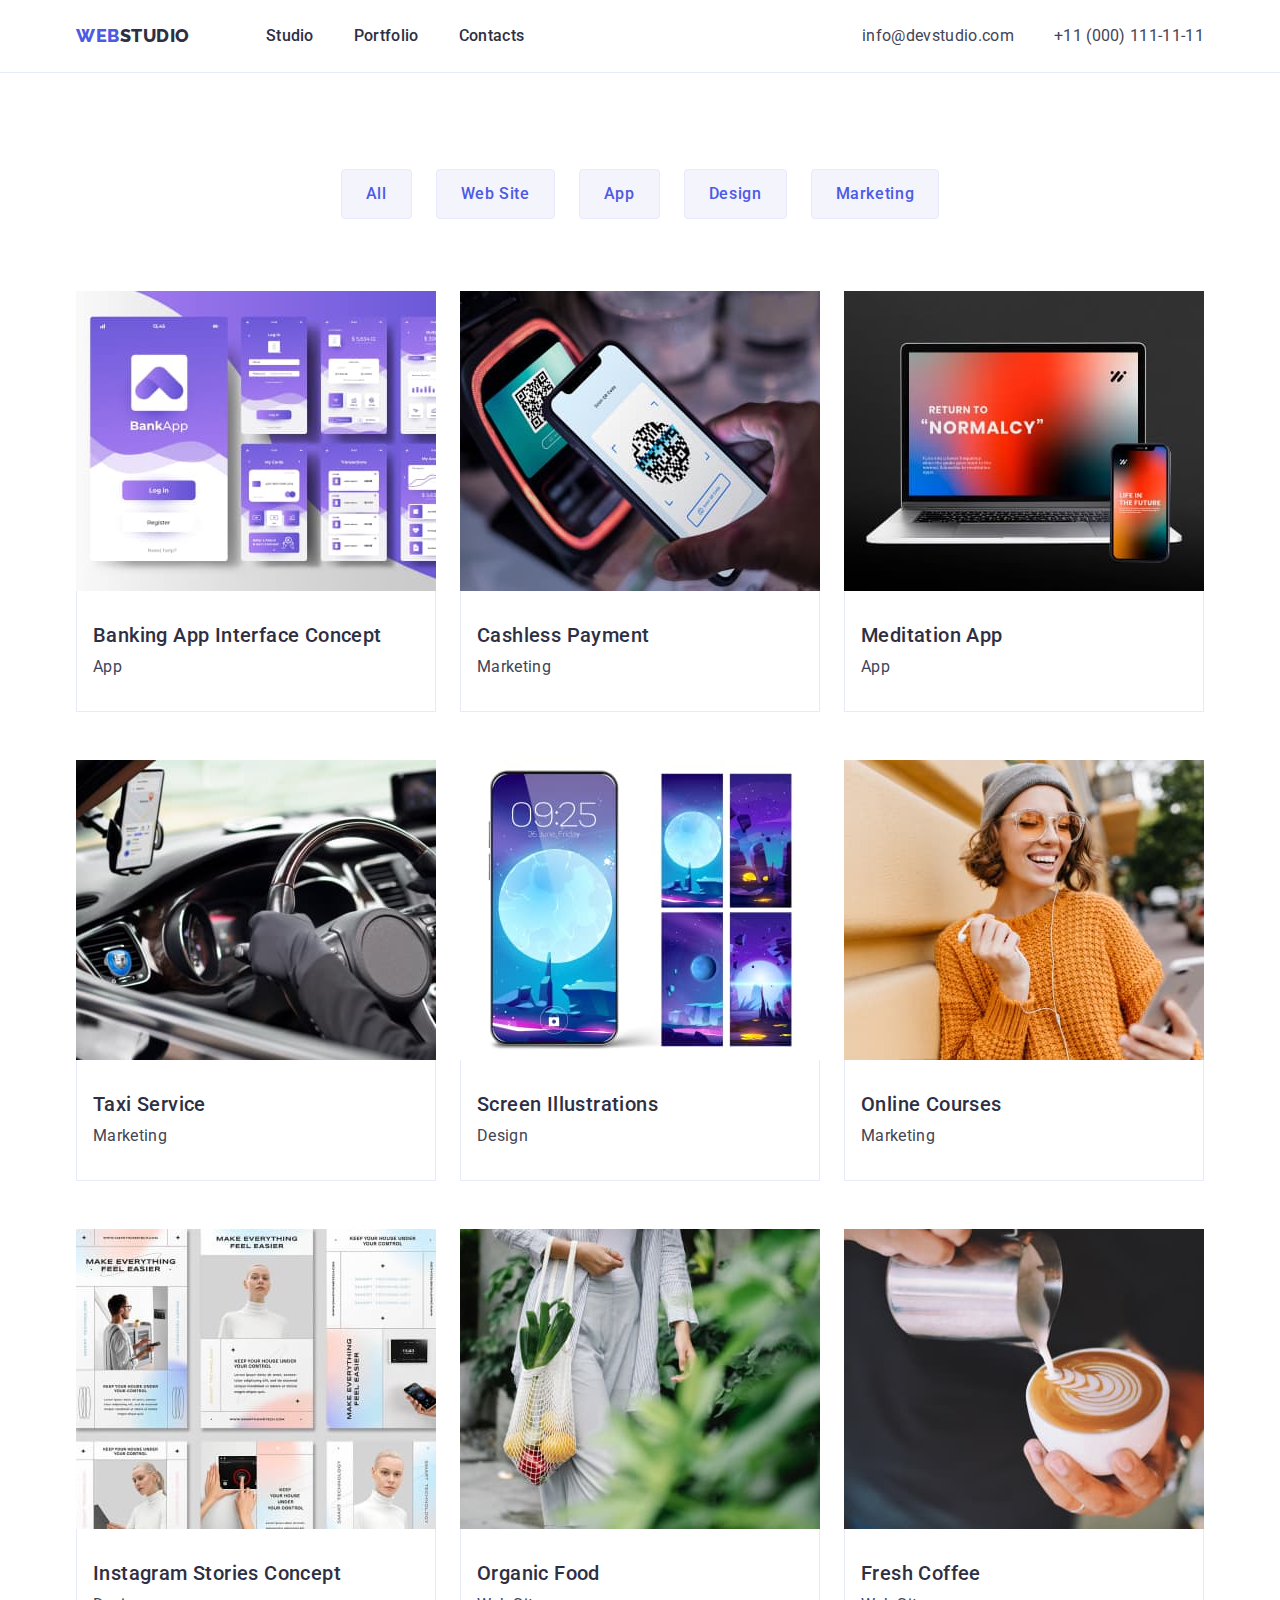
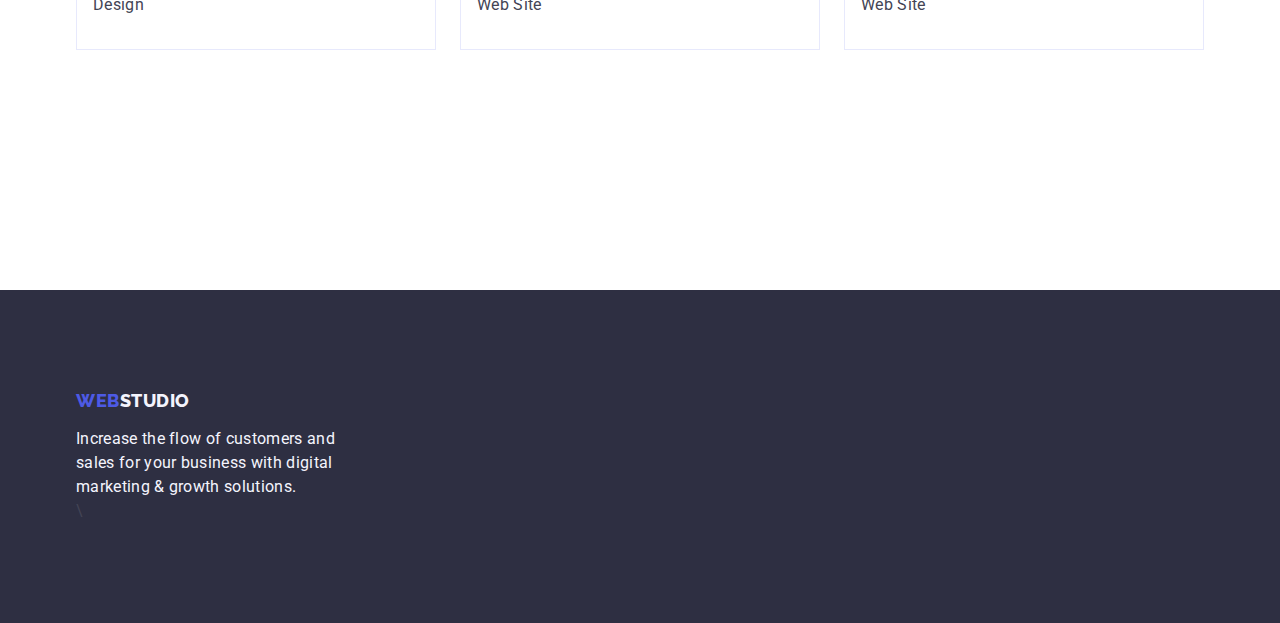
==== portfolio.html @ 3bb47369 "new" ====
<!DOCTYPE html>
<html lang="en">

<head>
    <meta charset="UTF-8">
    <meta http-equiv="X-UA-Compatible" content="IE=edge">
    <meta name="viewport" content="width=device-width, initial-scale=1.0">
    <title>WebStudio Portfolio</title>

    <link rel="stylesheet"
        href="https://cdnjs.cloudflare.com/ajax/libs/modern-normalize/1.1.0/modern-normalize.min.css">

    <link rel="preconnect" href="https://fonts.googleapis.com">
    <link rel="preconnect" href="https://fonts.gstatic.com" crossorigin>
    <link
        href="https://fonts.googleapis.com/css2?family=Raleway:wght@800&family=Roboto:wght@400;500;700;900&display=swap"
        rel="stylesheet">

    <link rel="stylesheet" href="./css/styles.css">
</head>

<body>

    <!--Header-->

    <header class="page-header">
        <div class="container header-container">
            <nav class="page-nav">
                <a href="./index.html" class="logo link">Web<span class="logo-part-dark">Studio</span></a>

                <ul class="menu list">
                    <li class="menu-item"><a class="menu-link link" href="./index.html">Studio</a></li>
                    <li class="menu-item"><a class="menu-link link" href="./portfolio.html">Portfolio</a></li>
                    <li class="menu-item"><a class="menu-link link" href="">Contacts</a></li>

                </ul>
            </nav>
            <address class="contact-ifo link">
                <ul class="contact-info-list list">
                    <li class="contact-item"><a class="contact-mail link"
                            href="mailto:info@devstudio.com">info@devstudio.com</a>
                    </li>
                    <li class="contact-item"><a class="contact-tel link" href="tel:+110001111111">+11 (000)
                            111-11-11</a>
                    </li>
                </ul>
            </address>
        </div>
    </header>
    <main>

        <section class="portfolio-cards-section">

            <div class="portfolio-container container">

                <h1 hidden>Our Projects</h1>

                <!--Filter Buttons-->

                <ul class="filter-button-list list">
                    <li class="button-list-item">
                        <button class="filter-button" type="button">All</button>
                    </li>
                    <li class="button-list-item">
                        <button class="filter-button" type="button">Web Site</button>
                    </li>
                    <li class="button-list-item">
                        <button class="filter-button" type="button">App</button>
                    </li>
                    <li class="button-list-item">
                        <button class="filter-button" type="button">Design</button>
                    </li>
                    <li class="button-list-item">
                        <button class="filter-button" type="button">Marketing</button>
                    </li>
                </ul>

                <!-- Cards Section -->


                <ul class="projects-card-list list">

                    <li class="project-card">
                        <a class="project-link link"><img src="./images/portfolio/banking-app-interface-concept.jpg"
                                alt="Screens of a banking application in purple and white colors." width="360"
                                height="300">
                            <div class="portfolio-card-content">
                                <h2 class="description-title portfolio-description-title">Banking App Interface
                                    Concept
                                </h2>
                                <p class="description-text portfolio-description-text">App</p>
                            </div>
                        </a>
                    </li>

                    <li class="project-card"> <a class="project-link link"><img
                                src="./images/portfolio/cashless-payment.jpg"
                                alt="Paying with a phone by holding it close to a terminal." width="360" height="300">
                            <div class="portfolio-card-content">
                                <h2 class="description-title portfolio-description-title">Cashless Payment</h2>
                                <p class="description-text portfolio-description-text">Marketing</p>
                            </div>
                        </a>
                    </li>
                    <li class="project-card"> <a class="project-link link"><img
                                src="./images/portfolio/meditation-app.jpg"
                                alt="A phone and leptop with a text on green background. Return to normalcy. Life in the future."
                                width="360" height="300">
                            <div class="portfolio-card-content">
                                <h2 class="description-title portfolio-description-title">Meditation App</h2>
                                <p class="description-text portfolio-description-text">App</p>
                            </div>
                        </a>
                    </li>
                    <li class="project-card"> <a class="project-link link"><img
                                src="./images/portfolio/taxi-service.jpg"
                                alt="A car salon. Hands on the steering wheel." width="360" height="300">
                            <div class="portfolio-card-content">
                                <h2 class="description-title portfolio-description-title">Taxi Service</h2>
                                <p class="description-text portfolio-description-text">Marketing</p>
                            </div>
                        </a>
                    </li>
                    <li class="project-card"> <a class="project-link link"><img
                                src="./images/portfolio/screen-illustration.jpg"
                                alt="Wallpaper illustrations for a phone picturing the moon upon a deserted planet."
                                width="360" height="300">
                            <div class="portfolio-card-content">
                                <h2 class="description-title portfolio-description-title">Screen Illustrations</h2>
                                <p class="description-text portfolio-description-text">Design</p>
                            </div>
                        </a>
                    </li>
                    <li class="project-card"> <a class="project-link link"><img
                                src="./images/portfolio/online-courses.jpg"
                                alt="A smiling girl wearing headphones and sunglasses." width="360" height="300">
                            <div class="portfolio-card-content">
                                <h2 class="description-title portfolio-description-title">Online Courses</h2>
                                <p class="description-text portfolio-description-text">Marketing</p>
                            </div>
                        </a>
                    </li>
                    <li class="project-card"> <a class="project-link link"><img
                                src="./images/portfolio/instagram-story-concept.jpg"
                                alt="Instagram posts with pictures of people in white." width="360" height="300">
                            <div class="portfolio-card-content">
                                <h2 class="description-title portfolio-description-title">Instagram Stories Concept
                                </h2>
                                <p class="description-text portfolio-description-text">Design</p>
                            </div>
                        </a>
                    </li>
                    <li class="project-card"><a class="project-link link"><img src="./images/portfolio/organic-food.jpg"
                                alt="A woman carring a groceries bag." width="360" height="300">
                            <div class="portfolio-card-content">
                                <h2 class="description-title portfolio-description-title">Organic Food</h2>
                                <p class="description-text portfolio-description-text">Web Site</p>
                            </div>
                        </a>
                    </li>
                    <li class="project-card"><a class="project-link link"><img src="./images/portfolio/fresh-coffee.jpg"
                                alt="A cup of coffee with foam." width="360" height="300">
                            <div class="portfolio-card-content">
                                <h2 class="description-title portfolio-description-title">Fresh Coffee</h2>
                                <p class="description-text portfolio-description-text">Web Site</p>
                            </div>
                        </a>
                    </li>
                </ul>


            </div>
        </section>
    </main>

    <!-- Footer -->

    <footer class="page-footer">
        <div class="footer-container container">

            <a class="link footer-link" href="./index.html">Web<span class="logo-part-light">Studio</span></a>

            <p class="footer-text">Increase the flow of customers and sales for your
                business with digital marketing & growth solutions.</p>\
        </div>
    </footer>
</body>

</html>
---- css/styles.css ----
/* Studio Page */

:root {
  --logo-brand-color: #4d5ae5;
  --pressed-state-color: #404bbf;
  --body-brand-color: #2e2f42;
  --success-messages-color: #31d0aa;
  --body-text-color: #434455;
  --helper-text-color: #8e8f99;
  --subtle-background-color: #e7e9fc;
  --light-mode-background-color: #f4f4fd;
  --overlay-color: #2e2f42;
  --hero-color: #2e2f42;
  --page-background-color: #ffffff;
  --modal-background-color: #fcfcfc;
}
body {
  font-family: "Roboto", sans-serif;
  color: var(--body-text-color);
  font-weight: 400;
  font-size: 16px;
  line-height: 1.5;
  letter-spacing: 0.02em;
  background-color: var(--page-background-color);
}

h1,
h2,
h3,
h4,
p {
  margin-top: 0;
  margin-bottom: 0;
}

ul,
ol {
  margin-top: 0;
  margin-bottom: 0;
  padding-left: 0;
}

img {
  display: block;
}

button {
  /* font-family: inherit; */
}

button:hover,
button:focus {
  background-color: var(--pressed-state-color);
}

.list {
  list-style: none;
}

.container {
  width: 1158px;
  margin-left: auto;
  margin-right: auto;
  padding-right: 15px;
  padding-left: 15px;
}

/* ---------------Page Header------------------ */

.page-header {
  display: flex;
  align-items: center;
  border-bottom-style: solid;
  border-bottom-width: 1px;
  border-bottom-color: var(--subtle-background-color);
}

.header-container {
  display: flex;
  align-items: center;
  justify-content: space-between;
  padding-top: 24px;
  padding-bottom: 24px;
  width: 1158px;
  padding: 0 15px;
}

.page-nav {
  display: flex;
  align-items: center;
  /* column-gap: 76px; */
}
.menu {
  display: flex;
  gap: 40px;
}

.logo {
  font-family: "Raleway", sans-serif;
  font-weight: 800;
  font-size: 18px;
  line-height: 1.17;
  letter-spacing: 0.03em;
  text-transform: uppercase;
  color: var(--logo-brand-color);
  margin-right: 76px;
}

.logo-part-dark {
  color: var(--body-brand-color);
}
.logo-part-light {
  color: var(--light-mode-background-color);
  display: inline-block;
}

.link {
  text-decoration: none;
  font-style: normal;
}

.link:hover,
.link:focus {
  color: var(--pressed-state-color);
}

.menu-link {
  font-weight: 500;
  color: var(--hero-color);
  padding-top: 24px;
  padding-bottom: 24px;
}

.menu-item {
  padding-top: 24px;
  padding-bottom: 24px;
}

.contact-info {
  font-style: normal;
}

.contact-info-list {
  display: flex;
  gap: 40px;
}

.contact-mail,
.contact-tel {
  color: var(--body-text-color);
  font-weight: 400;
}

.contact-item {
  font-style: normal;
  font-weight: 400;
  color: var(--body-text-color);
}

/* ----------------Hero Section---------------- */

.hero-container {
  display: flex;
  text-align: center;
  align-items: center;
  flex-direction: column;
  gap: 48px;
}

.hero {
  background-color: var(--hero-color);
  padding: 188px 0;
}
.page-main-title {
  font-weight: 700;
  font-size: 56px;
  line-height: 1.07;
  letter-spacing: 0.02em;
  max-width: 496px;
  height: 120px;
  text-align: center;
  color: var(--page-background-color);
}
.order-button {
  background-color: var(--logo-brand-color);
  font-weight: 500;
  font-size: 16px;
  line-height: 1.5;
  letter-spacing: 0.04em;
  cursor: pointer;
  color: var(--page-background-color);
  padding: 16px 32px;
  min-width: 169px;
  height: 56px;
  border: none;
  border-radius: 4px;
}

.section-title {
  font-weight: 700;
  font-size: 36px;
  line-height: 1.11;
  letter-spacing: 0.02em;
  text-align: center;
  text-transform: capitalize;
  color: var(--hero-color);
  margin-bottom: 72px;
}

.description-title {
  font-weight: 500;
  font-size: 20px;
  line-height: 1.2;
  letter-spacing: 0.02em;
  color: var(--hero-color);
  text-align: center;
  margin-bottom: 8px;
}

/* ---------Our Advantages Section--------- */

/* .section {
  padding-top: 120px;
  padding-bottom: 120px; */
/* } */

.services-section-title {
  margin-bottom: 72px;
}

.our-advantages-section {
  padding-top: 120px;
}
.our-advantages-list {
  display: flex;
  gap: 24px;
  flex-basis: calc(100% - 48px / 3);
}

.our-services-list {
  display: flex;
  gap: 24px;
}

.advantages-list-item {
  width: calc((100%-72px) / 4);
}

.advantages-title {
  text-align: left;
}

/* ---------Our Services Section--------- */

.our-services-list {
  display: flex;
  gap: 24px;
  flex-basis: calc(100% - 48px / 3);
}

.our-services-list-item {
  width: calc(100% - 48px / 3);
}
/* --------------Our Team Section------------ */

.our-services-section {
  margin-top: 120px;
}

.our-team-section {
  background-color: var(--light-mode-background-color);
  margin-top: 120px;
  padding-top: 120px;
  padding-bottom: 120px;
}

.ourteam-section-title {
  margin-bottom: 72px;
}
.our-team-list {
  display: flex;
  gap: 24px;
  /* flex-basis: calc(100% - 48px / 3); */
}

.our-team-list-item {
  width: calc(100% - 72px / 4);
}

.card-text {
  text-align: center;
}

.employees-list-img {
}

.our-team-list-content {
  padding-top: 32px;
  padding-bottom: 32px;
  padding-left: 16px;
  padding-right: 16px;
}

.team-list-title {
}

.our-team-list-item {
  border-radius: 0px 0px 4px 4px;
}

.card {
  background-color: var(--page-background-color);
}

/* ---------------Footer--------------- */

.footer-container {
  column-gap: 12px;
}

.page-footer {
  background-color: var(--hero-color);
  padding: 100px 0;
}

.footer-text {
  color: var(--light-mode-background-color);
  width: 264px;
}

.footer-link {
  display: inline-block;
  margin-bottom: 16px;
  font-family: "Raleway", sans-serif;
  font-weight: 800;
  font-size: 18px;
  line-height: 1.17;
  letter-spacing: 0.03em;
  color: var(--logo-brand-color);
  text-transform: uppercase;
}

/*---------------- Portfolio Page-------------- */

/* --------Buttons------ */

.portfolio-cards-section {
  padding: 96px 0 120px;
}

.filter-button-list {
  display: flex;
  justify-content: center;
  margin-bottom: 72px;
  gap: 24px;
}

.filter-button:hover,
.filter-button:focus {
  cursor: pointer;
  color: var(--page-background-color);
  border: 1px solid transparent;
}

.filter-button {
  font-weight: 500;
  font-size: 16px;
  line-height: 1.5;
  letter-spacing: 0.04em;
  color: var(--logo-brand-color);
  background-color: var(--light-mode-background-color);
  padding: 12px 24px;
  border: 1px solid var(--subtle-background-color);
  border-radius: 4px;
  min-width: 69px;
}

/* ------Cards Section----- */

.projects-card-list {
  display: flex;
  flex-wrap: wrap;
  flex-basis: calc(100% / 9 - 24px);
  padding-bottom: 120px;
  column-gap: 24px;
  row-gap: 48px;
}

.project-card {
  flex-basis: calc((100% - 48px) / 3);
}

.portfolio-card-content {
  border: 1px solid var(--subtle-background-color);
  border-top: none;
  padding: 32px 16px;
}
.portfolio-description-title {
  text-align: left;
}

.portfolio-description-text {
  text-align: left;
  margin-top: 8px;
}
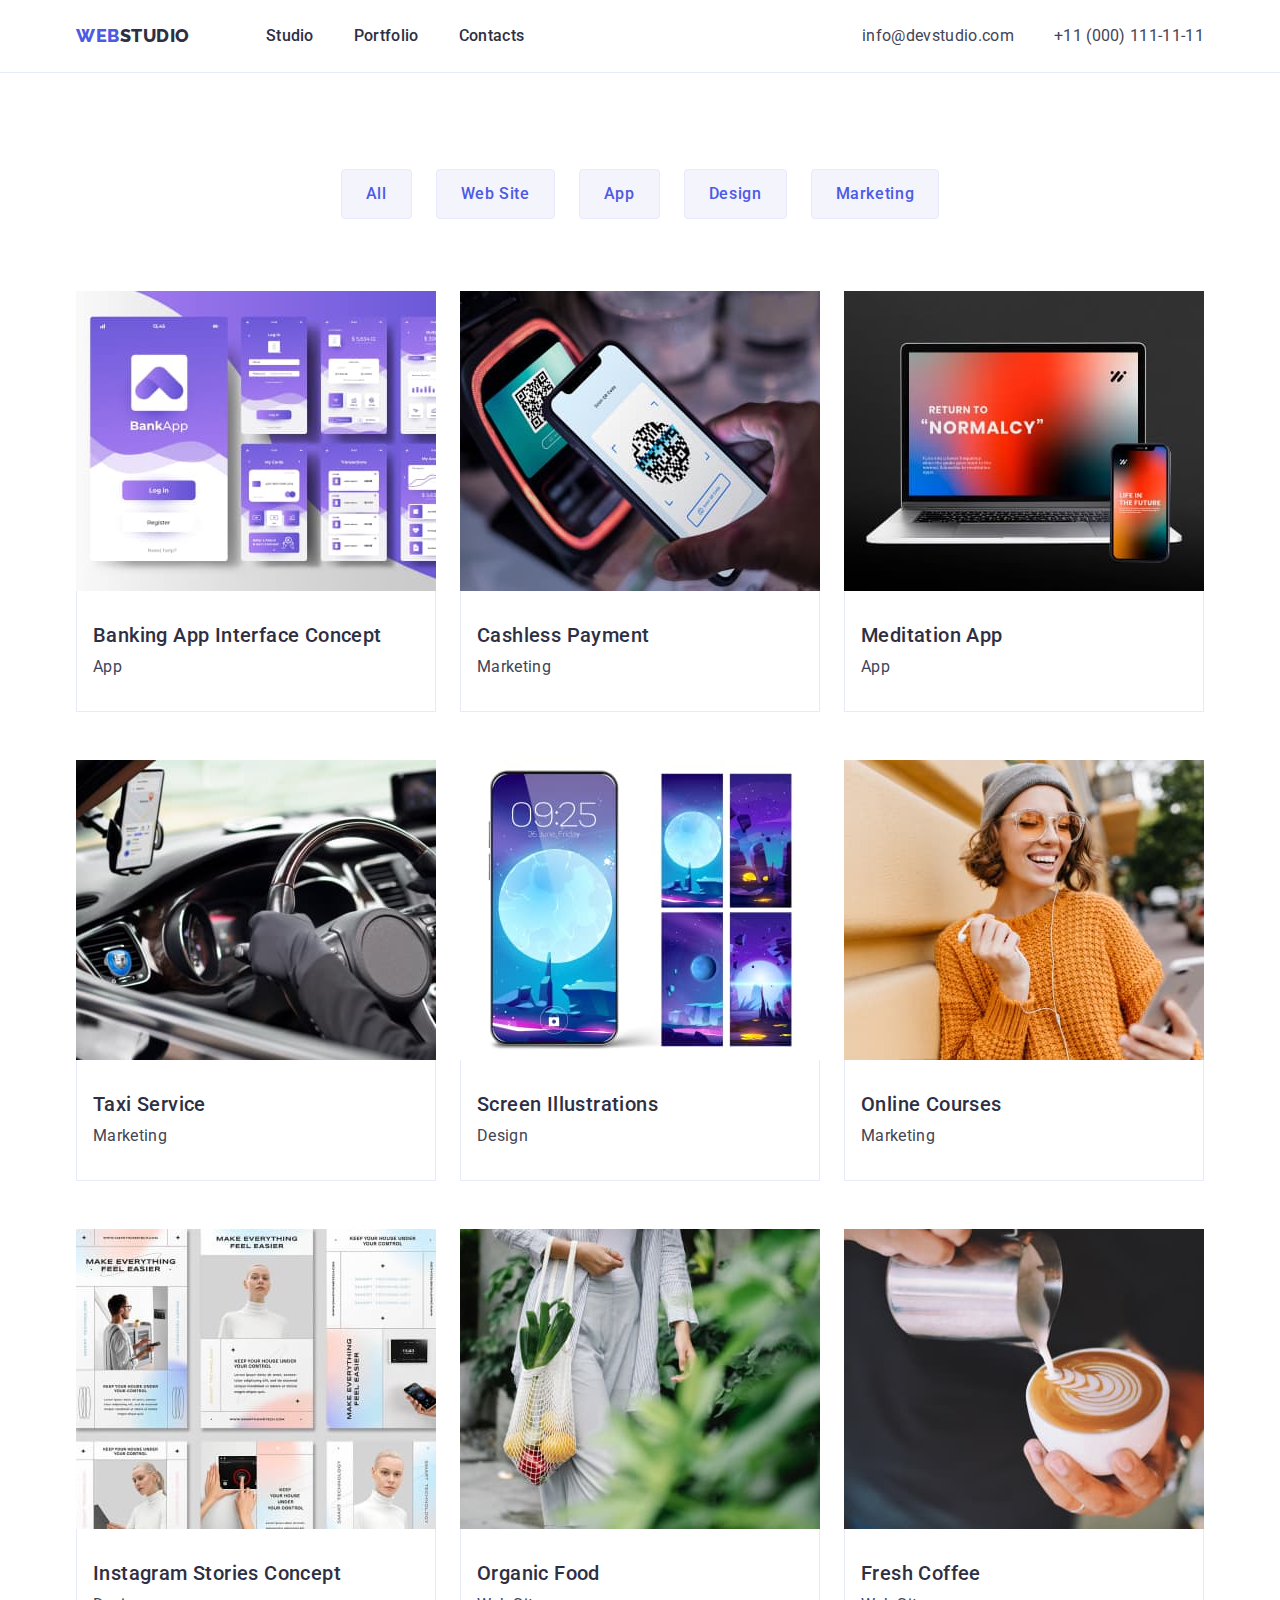
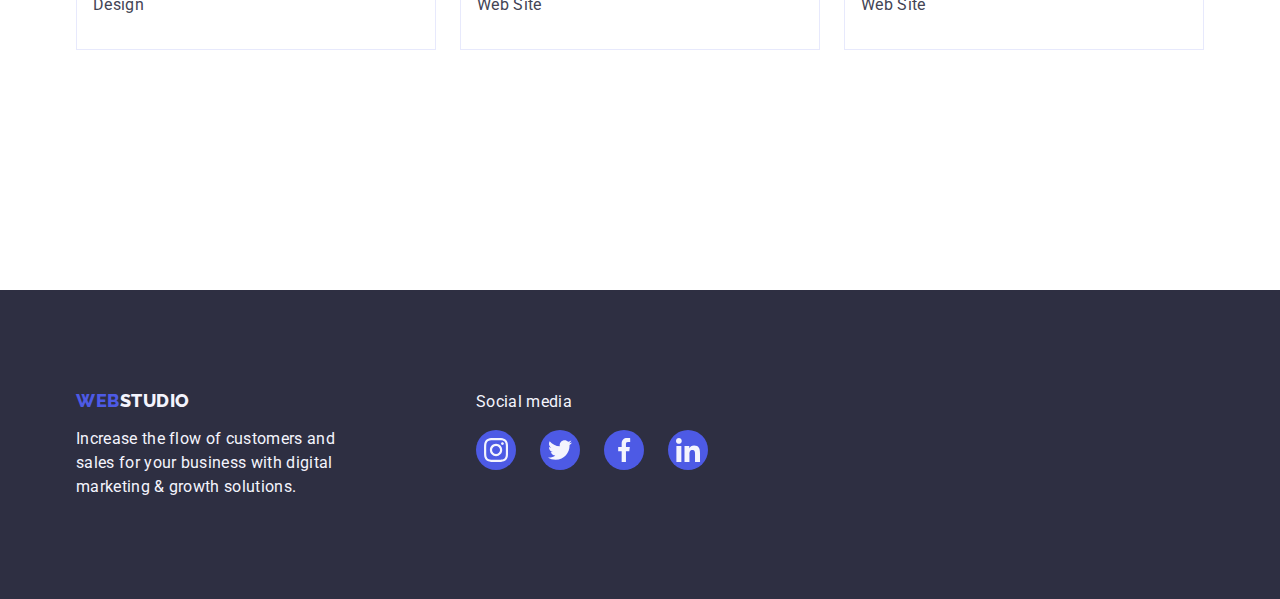
==== commit 8f34506d: "homework" ====
--- a/portfolio.html
+++ b/portfolio.html
@@ -178,10 +178,58 @@
     <footer class="page-footer">
         <div class="footer-container container">
 
-            <a class="link footer-link" href="./index.html">Web<span class="logo-part-light">Studio</span></a>
-
-            <p class="footer-text">Increase the flow of customers and sales for your
-                business with digital marketing & growth solutions.</p>\
+            <div class="footer-info">
+                <a class="link footer-link" href="./index.html">Web<span class="logo-part-light">Studio</span></a>
+
+                <p class="footer-text">Increase the flow of customers and sales for your
+                    business with digital marketing & growth solutions.</p>
+            </div>
+
+            <div class="cocial-media-footer">
+
+                <p class="footer-text social-media-text">Social media</p>
+
+                <ul class="social-list list">
+
+                    <li class="social-list-item">
+
+                        <a href="" class="social-list-link">
+
+                            <svg class="social-list-icon" aria-label="instagram icon" width="24" height="24">
+                                <use href="./images/sprite.svg#icon-instagram"></use>
+                            </svg>
+                        </a>
+                    </li>
+
+                    <li class="social-list-item">
+
+                        <a href="" class="social-list-link">
+                            <svg class="social-list-icon" aria-label="twitter icon" width="24" height="24">
+                                <use href="./images/sprite.svg#icon-twitter"></use>
+                            </svg>
+                        </a>
+
+                    </li>
+
+                    <li class="social-list-item">
+                        <a href="" class="social-list-link">
+                            <svg class="social-list-icon" aria-label="facebook icon" width="24" height="24">
+                                <use href="./images/sprite.svg#icon-facebook"></use>
+                            </svg>
+                        </a>
+                    </li>
+
+                    <li class="social-list-item">
+                        <a href="" class="social-list-link">
+
+                            <svg class="social-list-icon" aria-label="linkedin icon" width="24" height="24">
+                                <use href="./images/sprite.svg#icon-linkedin"></use>
+                            </svg>
+
+                        </a>
+                    </li>
+                </ul>
+            </div>
         </div>
     </footer>
 </body>
--- a/css/styles.css
+++ b/css/styles.css
@@ -165,11 +165,18 @@
   align-items: center;
   flex-direction: column;
   gap: 48px;
+  background-image: linear-gradient(
+      rgba(46, 47, 66, 0.7),
+      rgba(46, 47, 66, 0.7)
+    ),
+    url(../images/hero/bg.jpg);
+  background-size: cover;
+  height: auto;
 }
 
 .hero {
   background-color: var(--hero-color);
-  padding: 188px 0;
+  /* padding: 188px 0; */
 }
 .page-main-title {
   font-weight: 700;
@@ -180,6 +187,7 @@
   height: 120px;
   text-align: center;
   color: var(--page-background-color);
+  margin-top: 188px;
 }
 .order-button {
   background-color: var(--logo-brand-color);
@@ -194,8 +202,14 @@
   height: 56px;
   border: none;
   border-radius: 4px;
-}
-
+  margin-bottom: 188px;
+  box-shadow: 0px 4px 4px rgba(0, 0, 0, 0.15);
+}
+
+.order-button:hover,
+.order-button:focus {
+  box-shadow: 0px 4px 4px rgba(0, 0, 0, 0.15);
+}
 .section-title {
   font-weight: 700;
   font-size: 36px;
@@ -219,11 +233,25 @@
 
 /* ---------Our Advantages Section--------- */
 
-/* .section {
-  padding-top: 120px;
-  padding-bottom: 120px; */
-/* } */
-
+.advantages-img-list {
+  display: flex;
+  justify-content: center;
+  gap: 24px;
+  margin-bottom: 8px;
+}
+
+.advantages-img-list-item {
+  display: flex;
+  justify-content: center;
+  width: 264px;
+  height: 112px;
+  background-color: var(--light-mode-background-color);
+  border-radius: 4px;
+}
+
+.advantages-img-icon {
+  margin: 24px 100px;
+}
 .services-section-title {
   margin-bottom: 72px;
 }
@@ -280,11 +308,12 @@
 .our-team-list {
   display: flex;
   gap: 24px;
-  /* flex-basis: calc(100% - 48px / 3); */
 }
 
 .our-team-list-item {
   width: calc(100% - 72px / 4);
+  box-shadow: 0px 1px 6px rgba(46, 47, 66, 0.08),
+    0px 1px 1px rgba(46, 47, 66, 0.16), 0px 2px 1px rgba(46, 47, 66, 0.08);
 }
 
 .card-text {
@@ -312,10 +341,54 @@
   background-color: var(--page-background-color);
 }
 
+/* Customers Section */
+
+.customers-section {
+  margin: 120px 0;
+}
+
+.customers-section-title {
+  margin-bottom: 72px;
+}
+
+.customers-list-icon {
+  margin: 16px 32px;
+  fill: var(--helper-text-color);
+}
+
+.customers-list-icon:hover {
+  fill: var(--pressed-state-color);
+}
+
+.customers-list {
+  display: flex;
+  justify-content: center;
+  gap: 24px;
+}
+
+.customers-list-link {
+  display: flex;
+}
+.customers-list-item {
+  display: flex;
+  justify-content: center;
+  width: 168px;
+  height: 88px;
+  border-radius: 4px;
+  border: 1px solid var(--helper-text-color);
+}
+
+.customers-list-item:hover,
+.customers-list-item:focus {
+  border-color: var(--pressed-state-color);
+}
+
 /* ---------------Footer--------------- */
 
 .footer-container {
   column-gap: 12px;
+  display: flex;
+  gap: 120px;
 }
 
 .page-footer {
@@ -338,6 +411,14 @@
   letter-spacing: 0.03em;
   color: var(--logo-brand-color);
   text-transform: uppercase;
+}
+
+.social-media-footer {
+}
+
+.social-media-text {
+  margin-bottom: 16px;
+  padding-left: 16px;
 }
 
 /*---------------- Portfolio Page-------------- */
@@ -403,3 +484,31 @@
   text-align: left;
   margin-top: 8px;
 }
+
+/* Social Media Icons */
+
+.social-list {
+  display: flex;
+  justify-content: center;
+  gap: 24px;
+  margin-top: 8px;
+}
+
+.social-list-icon {
+  fill: var(--light-mode-background-color);
+}
+
+.social-list-link {
+  display: flex;
+  justify-content: center;
+  width: 40px;
+  height: 40px;
+  border-radius: 50%;
+  background-color: var(--logo-brand-color);
+  align-items: center;
+}
+
+.social-list-link:hover,
+.social-list-link:focus {
+  background-color: var(--success-messages-color);
+}
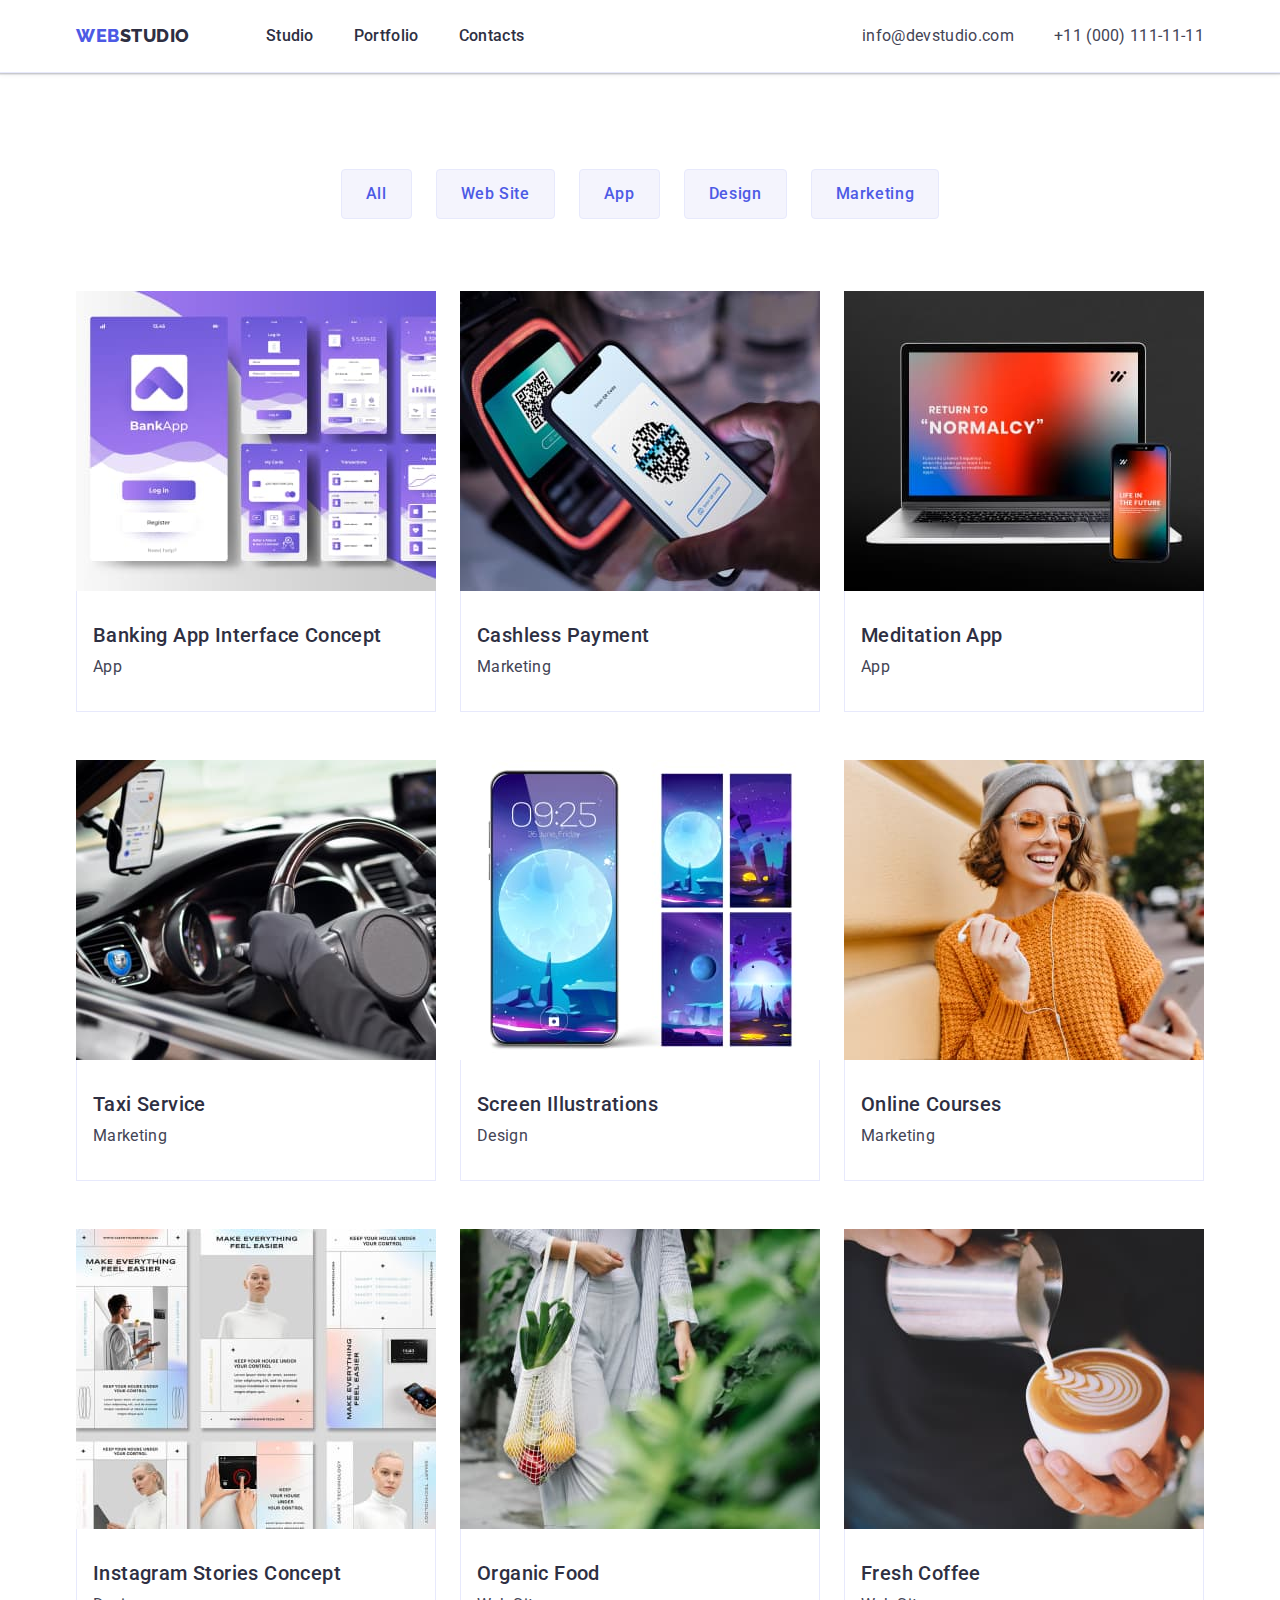
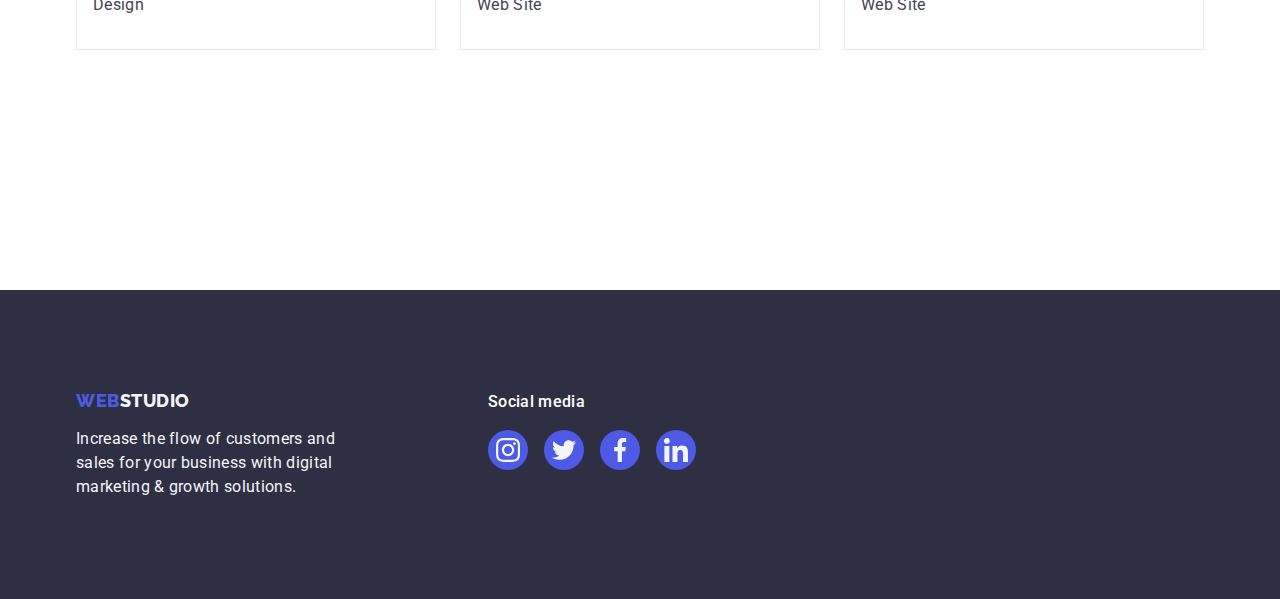
==== commit cd1f92e5: "update" ====
--- a/portfolio.html
+++ b/portfolio.html
@@ -189,41 +189,41 @@
 
                 <p class="footer-text social-media-text">Social media</p>
 
-                <ul class="social-list list">
-
-                    <li class="social-list-item">
-
-                        <a href="" class="social-list-link">
+                <ul class="social-list-footer list">
+
+                    <li class="social-list-item">
+
+                        <a href="" class="footer-list-link">
 
                             <svg class="social-list-icon" aria-label="instagram icon" width="24" height="24">
-                                <use href="./images/sprite.svg#icon-instagram"></use>
-                            </svg>
-                        </a>
-                    </li>
-
-                    <li class="social-list-item">
-
-                        <a href="" class="social-list-link">
+                                <use href="./images/icons.svg#icon-instagram"></use>
+                            </svg>
+                        </a>
+                    </li>
+
+                    <li class="social-list-item">
+
+                        <a href="" class="footer-list-link">
                             <svg class="social-list-icon" aria-label="twitter icon" width="24" height="24">
-                                <use href="./images/sprite.svg#icon-twitter"></use>
-                            </svg>
-                        </a>
-
-                    </li>
-
-                    <li class="social-list-item">
-                        <a href="" class="social-list-link">
+                                <use href="./images/icons.svg#icon-twitter"></use>
+                            </svg>
+                        </a>
+
+                    </li>
+
+                    <li class="social-list-item">
+                        <a href="" class="footer-list-link">
                             <svg class="social-list-icon" aria-label="facebook icon" width="24" height="24">
-                                <use href="./images/sprite.svg#icon-facebook"></use>
-                            </svg>
-                        </a>
-                    </li>
-
-                    <li class="social-list-item">
-                        <a href="" class="social-list-link">
+                                <use href="./images/icons.svg#icon-facebook"></use>
+                            </svg>
+                        </a>
+                    </li>
+
+                    <li class="social-list-item">
+                        <a href="" class="footer-list-link">
 
                             <svg class="social-list-icon" aria-label="linkedin icon" width="24" height="24">
-                                <use href="./images/sprite.svg#icon-linkedin"></use>
+                                <use href="./images/icons.svg#icon-linkedin"></use>
                             </svg>
 
                         </a>
--- a/css/styles.css
+++ b/css/styles.css
@@ -73,6 +73,8 @@
   border-bottom-style: solid;
   border-bottom-width: 1px;
   border-bottom-color: var(--subtle-background-color);
+  box-shadow: 0px 2px 1px rgba(46, 47, 66, 0.08),
+    0px 1px 1px rgba(46, 47, 66, 0.16), 0px 1px 6px rgba(46, 47, 66, 0.08);
 }
 
 .header-container {
@@ -165,19 +167,30 @@
   align-items: center;
   flex-direction: column;
   gap: 48px;
+  /* background-image: linear-gradient(
+      rgba(46, 47, 66, 0.7),
+      rgba(46, 47, 66, 0.7)
+    ),
+    url(../images/hero/bg.jpg);
+  background-size: cover;
+  height: auto; */
+}
+
+.hero {
+  margin-left: auto;
+  margin-right: auto;
+  background-color: var(--hero-color);
   background-image: linear-gradient(
       rgba(46, 47, 66, 0.7),
       rgba(46, 47, 66, 0.7)
     ),
     url(../images/hero/bg.jpg);
   background-size: cover;
-  height: auto;
-}
-
-.hero {
-  background-color: var(--hero-color);
-  /* padding: 188px 0; */
-}
+  max-width: 1440px;
+  background-repeat: no-repeat;
+  background-position: center;
+}
+
 .page-main-title {
   font-weight: 700;
   font-size: 56px;
@@ -240,13 +253,23 @@
   margin-bottom: 8px;
 }
 
+.advantages-section-icon {
+  display: flex;
+  align-items: center;
+  justify-content: center;
+  height: 112px;
+  background-color: var(--light-mode-background-color);
+  border-radius: 4px;
+  margin-bottom: 8px;
+}
+
 .advantages-img-list-item {
-  display: flex;
+  /* display: flex;
   justify-content: center;
   width: 264px;
   height: 112px;
   background-color: var(--light-mode-background-color);
-  border-radius: 4px;
+  border-radius: 4px; */
 }
 
 .advantages-img-icon {
@@ -302,6 +325,9 @@
   padding-bottom: 120px;
 }
 
+.our-team-container {
+}
+
 .ourteam-section-title {
   margin-bottom: 72px;
 }
@@ -324,10 +350,7 @@
 }
 
 .our-team-list-content {
-  padding-top: 32px;
-  padding-bottom: 32px;
-  padding-left: 16px;
-  padding-right: 16px;
+  padding: 32px 0;
 }
 
 .team-list-title {
@@ -344,21 +367,22 @@
 /* Customers Section */
 
 .customers-section {
-  margin: 120px 0;
+  padding: 120px 0;
 }
 
 .customers-section-title {
   margin-bottom: 72px;
+  line-height: 1.1;
 }
 
 .customers-list-icon {
   margin: 16px 32px;
-  fill: var(--helper-text-color);
-}
-
-.customers-list-icon:hover {
+  fill: currentColor;
+}
+
+/* .customers-list-icon:hover {
   fill: var(--pressed-state-color);
-}
+} */
 
 .customers-list {
   display: flex;
@@ -368,27 +392,37 @@
 
 .customers-list-link {
   display: flex;
-}
-.customers-list-item {
+  width: 100%;
+  height: 100%;
+  border-radius: 4px;
+  align-items: center;
+  color: var(--helper-text-color);
+  border: 1px solid var(--helper-text-color);
+}
+/* .customers-list-item {
   display: flex;
   justify-content: center;
   width: 168px;
   height: 88px;
-  border-radius: 4px;
-  border: 1px solid var(--helper-text-color);
-}
-
-.customers-list-item:hover,
-.customers-list-item:focus {
-  border-color: var(--pressed-state-color);
+  /* border-radius: 4px; */
+/* border: 1px solid var(--helper-text-color); */
+/* } */
+
+.customers-list-link:hover,
+.customers-list-link:hover {
+  fill: var(--pressed-state-color);
+  border: var(--pressed-state-color);
 }
 
 /* ---------------Footer--------------- */
 
 .footer-container {
-  column-gap: 12px;
-  display: flex;
-  gap: 120px;
+  display: flex;
+  align-items: baseline;
+}
+
+.footer-info {
+  margin-right: 120px;
 }
 
 .page-footer {
@@ -418,7 +452,31 @@
 
 .social-media-text {
   margin-bottom: 16px;
-  padding-left: 16px;
+  padding-left: 28px;
+  font-weight: 500;
+  color: var(--page-background-color);
+}
+
+.social-list-footer {
+  display: flex;
+  justify-content: center;
+  gap: 16px;
+  margin-top: 8px;
+}
+
+.footer-list-link {
+  display: flex;
+  justify-content: center;
+  width: 40px;
+  height: 40px;
+  border-radius: 50%;
+  background-color: var(--logo-brand-color);
+  align-items: center;
+}
+
+.footer-list-link:hover,
+.footer-list-link:focus {
+  background-color: var(--success-messages-color);
 }
 
 /*---------------- Portfolio Page-------------- */
@@ -441,6 +499,8 @@
   cursor: pointer;
   color: var(--page-background-color);
   border: 1px solid transparent;
+  box-shadow: 0px 3px 1px rgba(0, 0, 0, 0.1), 0px 2px 1px rgba(0, 0, 0, 0.08),
+    0px 2px 2px rgba(0, 0, 0, 0.12);
 }
 
 .filter-button {
@@ -467,6 +527,16 @@
   row-gap: 48px;
 }
 
+.project-link {
+  display: block;
+}
+
+.project-link:hover,
+.project-link:focus {
+  box-shadow: 0px 1px 6px rgba(46, 47, 66, 0.08),
+    0px 1px 1px rgba(46, 47, 66, 0.16), 0px 2px 1px rgba(46, 47, 66, 0.08);
+}
+
 .project-card {
   flex-basis: calc((100% - 48px) / 3);
 }
@@ -510,5 +580,5 @@
 
 .social-list-link:hover,
 .social-list-link:focus {
-  background-color: var(--success-messages-color);
-}
+  background-color: var(--pressed-state-color);
+}
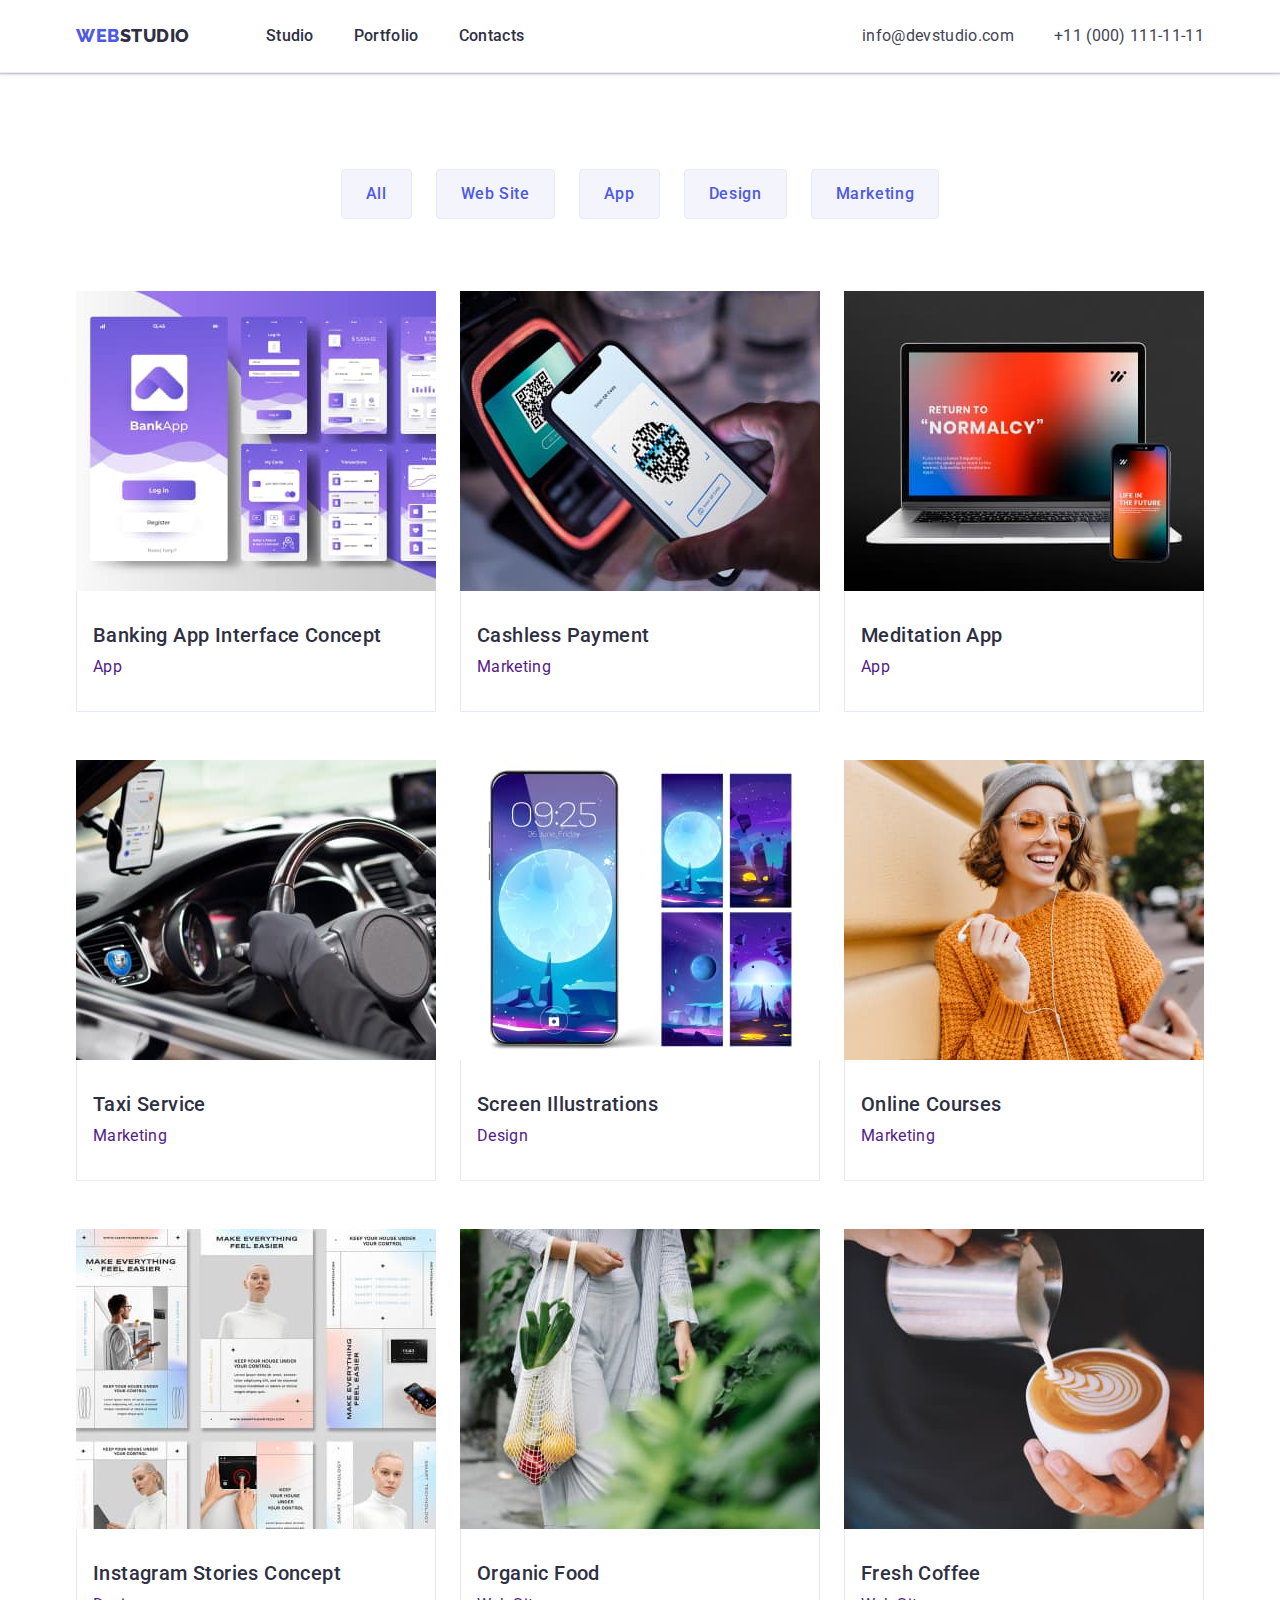
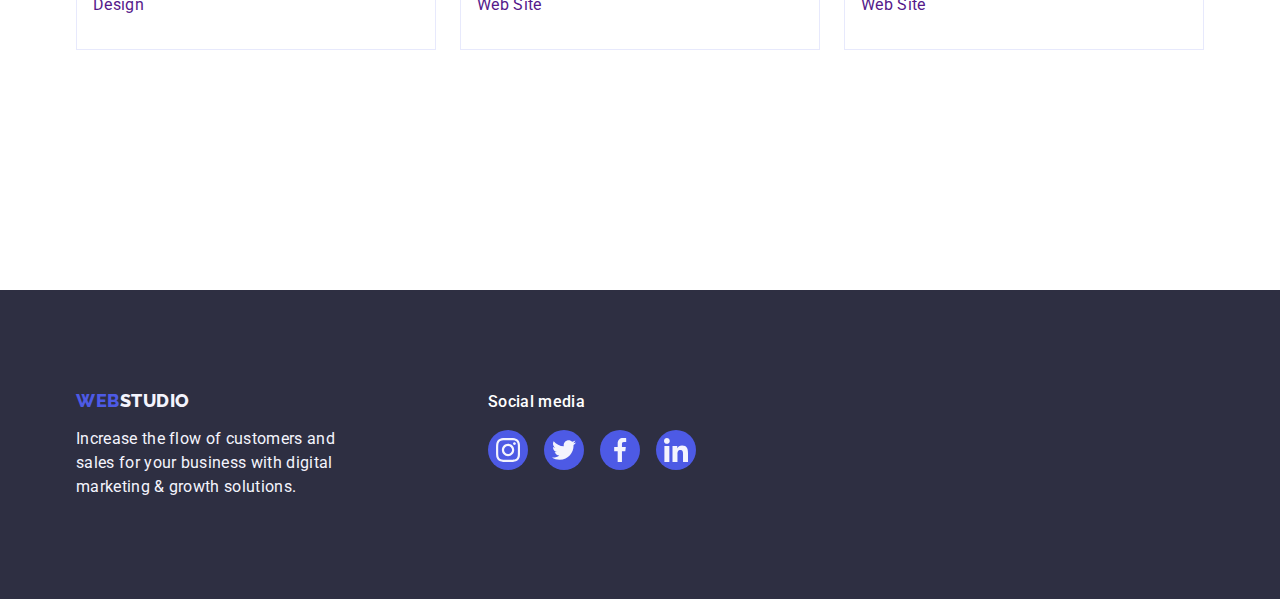
==== commit a334804f: "udated" ====
--- a/portfolio.html
+++ b/portfolio.html
@@ -77,11 +77,11 @@
 
                 <!-- Cards Section -->
 
-
                 <ul class="projects-card-list list">
 
                     <li class="project-card">
-                        <a class="project-link link"><img src="./images/portfolio/banking-app-interface-concept.jpg"
+                        <a class="project-link link" href=""><img
+                                src="./images/portfolio/banking-app-interface-concept.jpg"
                                 alt="Screens of a banking application in purple and white colors." width="360"
                                 height="300">
                             <div class="portfolio-card-content">
@@ -93,8 +93,9 @@
                         </a>
                     </li>
 
-                    <li class="project-card"> <a class="project-link link"><img
-                                src="./images/portfolio/cashless-payment.jpg"
+                    <li class="project-card">
+
+                        <a class="project-link link" href=""><img src="./images/portfolio/cashless-payment.jpg"
                                 alt="Paying with a phone by holding it close to a terminal." width="360" height="300">
                             <div class="portfolio-card-content">
                                 <h2 class="description-title portfolio-description-title">Cashless Payment</h2>
@@ -102,8 +103,8 @@
                             </div>
                         </a>
                     </li>
-                    <li class="project-card"> <a class="project-link link"><img
-                                src="./images/portfolio/meditation-app.jpg"
+                    <li class="project-card">
+                        <a class="project-link link" href=""><img src="./images/portfolio/meditation-app.jpg"
                                 alt="A phone and leptop with a text on green background. Return to normalcy. Life in the future."
                                 width="360" height="300">
                             <div class="portfolio-card-content">
@@ -112,7 +113,7 @@
                             </div>
                         </a>
                     </li>
-                    <li class="project-card"> <a class="project-link link"><img
+                    <li class="project-card"> <a class="project-link link" href=""><img
                                 src="./images/portfolio/taxi-service.jpg"
                                 alt="A car salon. Hands on the steering wheel." width="360" height="300">
                             <div class="portfolio-card-content">
@@ -121,7 +122,7 @@
                             </div>
                         </a>
                     </li>
-                    <li class="project-card"> <a class="project-link link"><img
+                    <li class="project-card"> <a class="project-link link" href=""><img
                                 src="./images/portfolio/screen-illustration.jpg"
                                 alt="Wallpaper illustrations for a phone picturing the moon upon a deserted planet."
                                 width="360" height="300">
@@ -131,7 +132,7 @@
                             </div>
                         </a>
                     </li>
-                    <li class="project-card"> <a class="project-link link"><img
+                    <li class="project-card"> <a class="project-link link" href=""><img
                                 src="./images/portfolio/online-courses.jpg"
                                 alt="A smiling girl wearing headphones and sunglasses." width="360" height="300">
                             <div class="portfolio-card-content">
@@ -140,7 +141,7 @@
                             </div>
                         </a>
                     </li>
-                    <li class="project-card"> <a class="project-link link"><img
+                    <li class="project-card"> <a class="project-link link" href=""><img
                                 src="./images/portfolio/instagram-story-concept.jpg"
                                 alt="Instagram posts with pictures of people in white." width="360" height="300">
                             <div class="portfolio-card-content">
@@ -150,16 +151,18 @@
                             </div>
                         </a>
                     </li>
-                    <li class="project-card"><a class="project-link link"><img src="./images/portfolio/organic-food.jpg"
-                                alt="A woman carring a groceries bag." width="360" height="300">
+                    <li class="project-card"><a class="project-link link" href=""><img
+                                src="./images/portfolio/organic-food.jpg" alt="A woman carring a groceries bag."
+                                width="360" height="300">
                             <div class="portfolio-card-content">
                                 <h2 class="description-title portfolio-description-title">Organic Food</h2>
                                 <p class="description-text portfolio-description-text">Web Site</p>
                             </div>
                         </a>
                     </li>
-                    <li class="project-card"><a class="project-link link"><img src="./images/portfolio/fresh-coffee.jpg"
-                                alt="A cup of coffee with foam." width="360" height="300">
+                    <li class="project-card"><a class="project-link link" href=""><img
+                                src="./images/portfolio/fresh-coffee.jpg" alt="A cup of coffee with foam." width="360"
+                                height="300">
                             <div class="portfolio-card-content">
                                 <h2 class="description-title portfolio-description-title">Fresh Coffee</h2>
                                 <p class="description-text portfolio-description-text">Web Site</p>
@@ -167,8 +170,6 @@
                         </a>
                     </li>
                 </ul>
-
-
             </div>
         </section>
     </main>
--- a/css/styles.css
+++ b/css/styles.css
@@ -380,10 +380,6 @@
   fill: currentColor;
 }
 
-/* .customers-list-icon:hover {
-  fill: var(--pressed-state-color);
-} */
-
 .customers-list {
   display: flex;
   justify-content: center;
@@ -392,6 +388,7 @@
 
 .customers-list-link {
   display: flex;
+  justify-content: center;
   width: 100%;
   height: 100%;
   border-radius: 4px;
@@ -399,19 +396,15 @@
   color: var(--helper-text-color);
   border: 1px solid var(--helper-text-color);
 }
-/* .customers-list-item {
-  display: flex;
-  justify-content: center;
-  width: 168px;
+.customers-list-item {
+  width: calc((100% - 120px) / 6);
   height: 88px;
-  /* border-radius: 4px; */
-/* border: 1px solid var(--helper-text-color); */
-/* } */
+}
 
 .customers-list-link:hover,
-.customers-list-link:hover {
-  fill: var(--pressed-state-color);
-  border: var(--pressed-state-color);
+.customers-list-link:focus {
+  color: var(--pressed-state-color);
+  border: 1px solid var(--pressed-state-color);
 }
 
 /* ---------------Footer--------------- */
